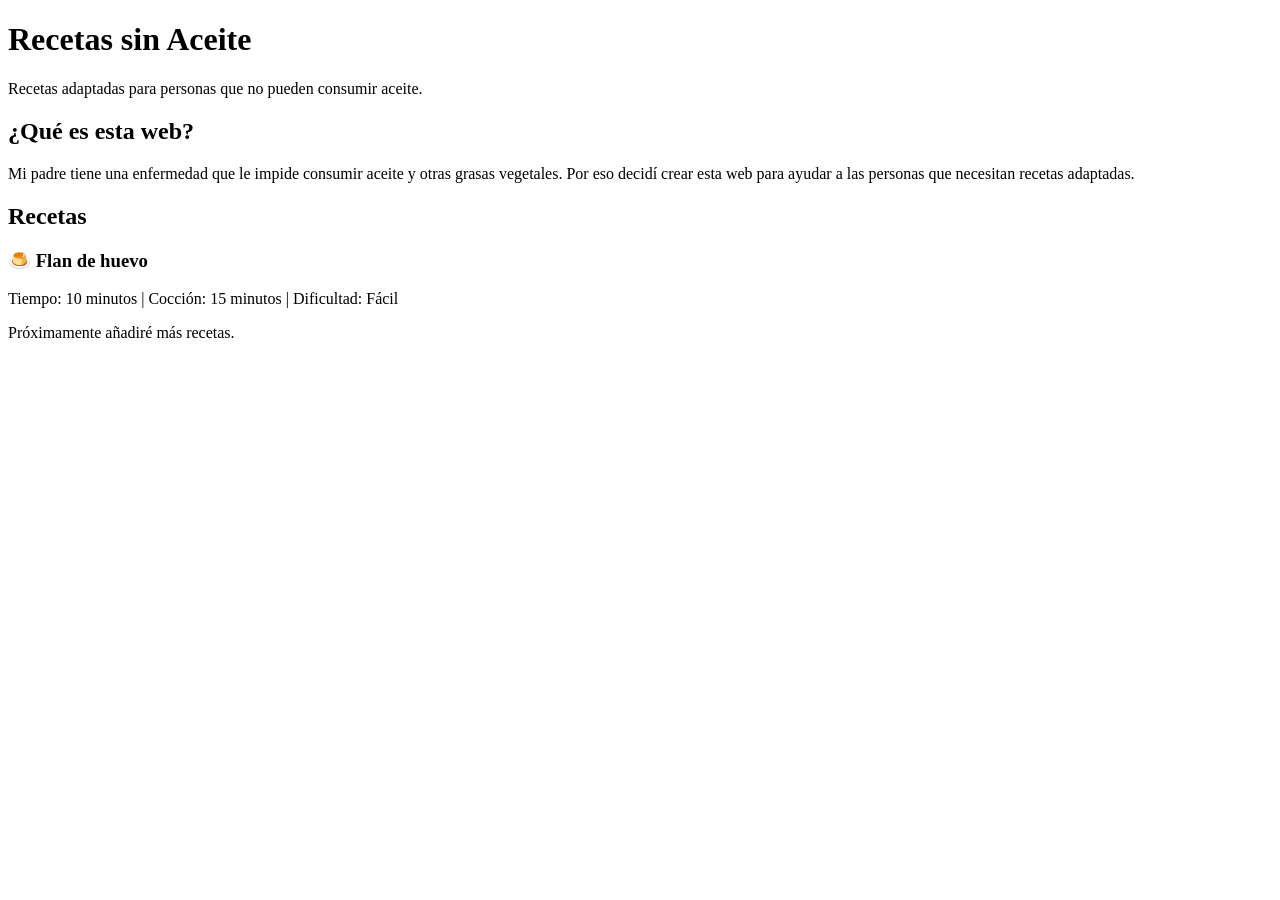
==== index.html @ c6493ce8 "Crear página principal" ====
<!DOCTYPE html>
<html lang="es">

<head>
    <meta charset="UTF-8">
    <meta name="viewport" content="width=device-width, initial-scale=1.0">
    <title>Recetas sin Aceite</title>

    <link rel="stylesheet" href="style.css">
</head>

<body>

    <header>
        <h1>Recetas sin Aceite</h1>
        <p>Recetas adaptadas para personas que no pueden consumir aceite.</p>
    </header>

    <main>

        <section>
            <h2>¿Qué es esta web?</h2>

            <p>
                Mi padre tiene una enfermedad que le impide consumir aceite y otras grasas vegetales.
                Por eso decidí crear esta web para ayudar a las personas que necesitan recetas adaptadas.
            </p>

        </section>

        <section>
            <h2>Recetas</h2>

            <h3>🍮 Flan de huevo</h3>

            <p>
                Tiempo: 10 minutos |
                Cocción: 15 minutos |
                Dificultad: Fácil
            </p>

            <p>
                Próximamente añadiré más recetas.
            </p>

        </section>

    </main>

</body>

</html>
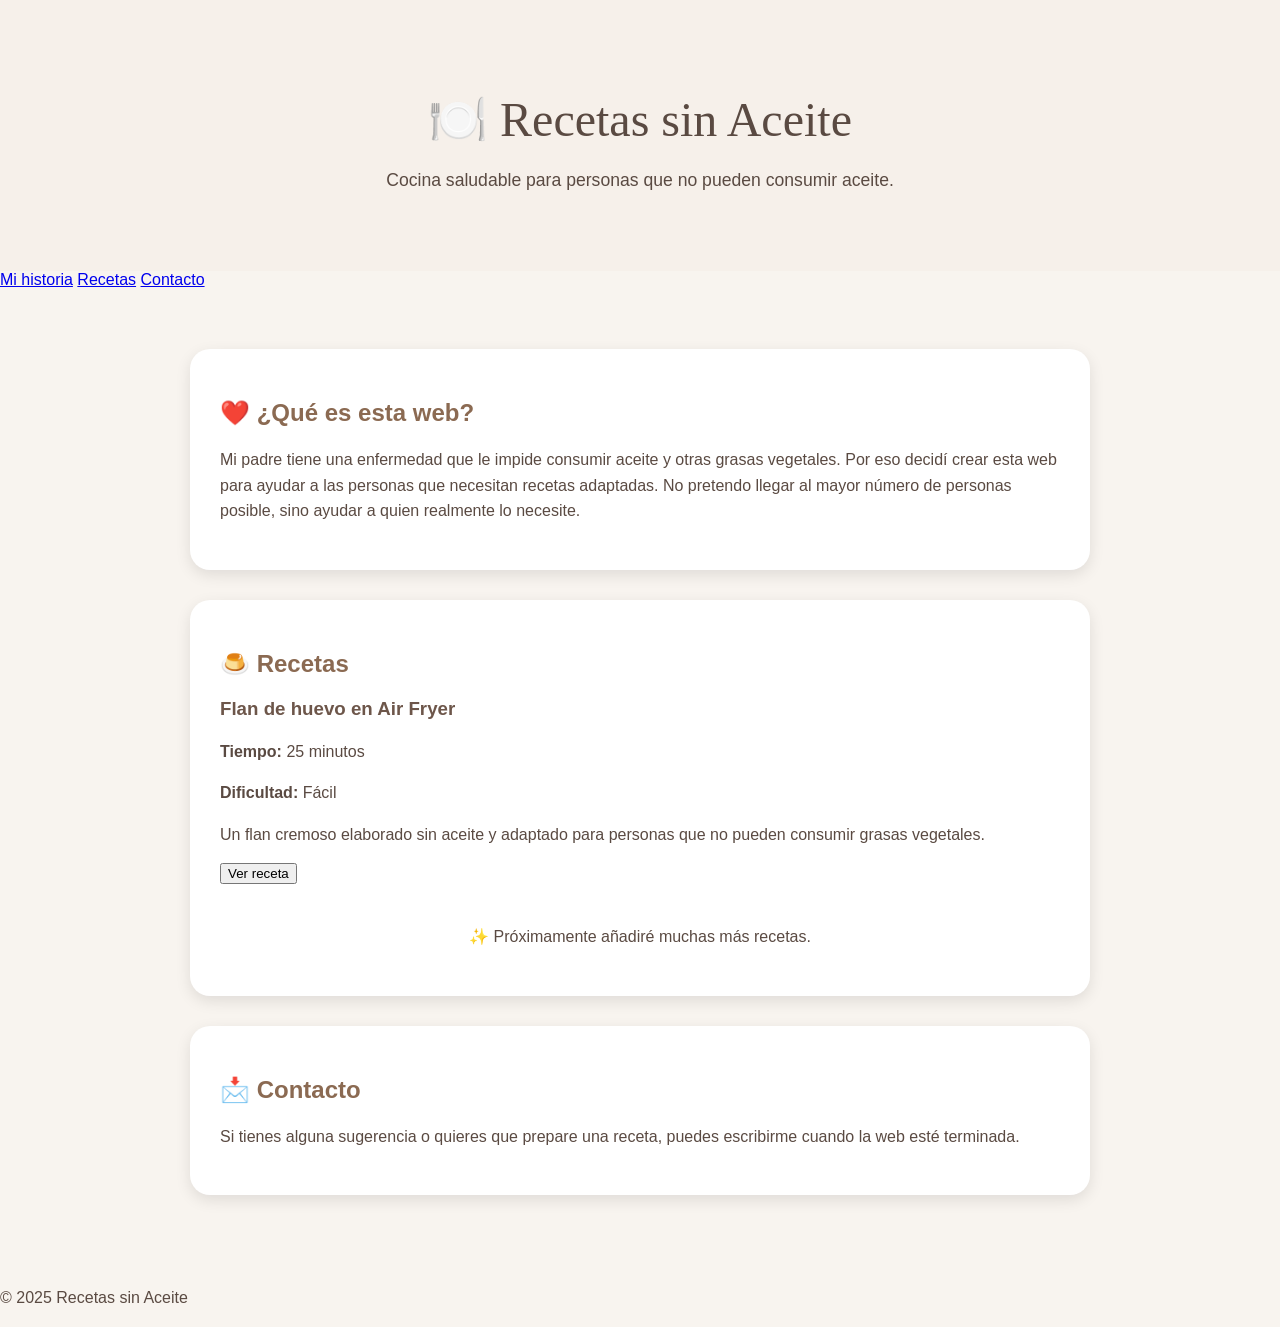
==== commit ae3efd3f: "index.html Updated content and structure for improved clarity and navigation." ====
--- a/index.html
+++ b/index.html
@@ -1,52 +1,81 @@
 <!DOCTYPE html>
 <html lang="es">
-
 <head>
     <meta charset="UTF-8">
     <meta name="viewport" content="width=device-width, initial-scale=1.0">
     <title>Recetas sin Aceite</title>
-
     <link rel="stylesheet" href="style.css">
 </head>
-
 <body>
 
-    <header>
-        <h1>Recetas sin Aceite</h1>
-        <p>Recetas adaptadas para personas que no pueden consumir aceite.</p>
-    </header>
+<header>
+    <h1>🍽️ Recetas sin Aceite</h1>
+    <p>Cocina saludable para personas que no pueden consumir aceite.</p>
+</header>
 
-    <main>
+<nav>
+    <a href="#historia">Mi historia</a>
+    <a href="#recetas">Recetas</a>
+    <a href="#contacto">Contacto</a>
+</nav>
 
-        <section>
-            <h2>¿Qué es esta web?</h2>
+<main>
 
-            <p>
-                Mi padre tiene una enfermedad que le impide consumir aceite y otras grasas vegetales.
-                Por eso decidí crear esta web para ayudar a las personas que necesitan recetas adaptadas.
-            </p>
+<section id="historia">
+<h2>❤️ ¿Qué es esta web?</h2>
 
-        </section>
+<p>
+Mi padre tiene una enfermedad que le impide consumir aceite y otras grasas vegetales.
+Por eso decidí crear esta web para ayudar a las personas que necesitan recetas adaptadas.
+No pretendo llegar al mayor número de personas posible, sino ayudar a quien realmente lo necesite.
+</p>
 
-        <section>
-            <h2>Recetas</h2>
+</section>
 
-            <h3>🍮 Flan de huevo</h3>
+<section id="recetas">
 
-            <p>
-                Tiempo: 10 minutos |
-                Cocción: 15 minutos |
-                Dificultad: Fácil
-            </p>
+<h2>🍮 Recetas</h2>
 
-            <p>
-                Próximamente añadiré más recetas.
-            </p>
+<div class="receta">
 
-        </section>
+<h3>Flan de huevo en Air Fryer</h3>
 
-    </main>
+<p><strong>Tiempo:</strong> 25 minutos</p>
+
+<p><strong>Dificultad:</strong> Fácil</p>
+
+<p>
+Un flan cremoso elaborado sin aceite y adaptado para personas que no pueden consumir grasas vegetales.
+</p>
+
+<button>Ver receta</button>
+
+</div>
+
+<p style="text-align:center;margin-top:40px;">
+✨ Próximamente añadiré muchas más recetas.
+</p>
+
+</section>
+
+<section id="contacto">
+
+<h2>📩 Contacto</h2>
+
+<p>
+Si tienes alguna sugerencia o quieres que prepare una receta,
+puedes escribirme cuando la web esté terminada.
+</p>
+
+</section>
+
+</main>
+
+<footer>
+
+<p>© 2025 Recetas sin Aceite</p>
+
+</footer>
 
 </body>
-
 </html>
--- a/style.css
+++ b/style.css
@@ -0,0 +1,80 @@
+body {
+    font-family: Arial, sans-serif;
+    background-color: #f8f4ef;
+    color: #5a4a42;
+    margin: 0;
+    padding: 0;
+}
+
+header {
+    text-align: center;
+    padding: 60px 20px;
+    background-color: #f6f0ea;
+}
+
+header h1 {
+    font-size: 3rem;
+    margin-bottom: 10px;
+    font-weight: normal;
+}
+
+header p {
+    font-size: 1.1rem;
+}
+
+main {
+    max-width: 900px;
+    margin: auto;
+    padding: 30px;
+}
+
+section {
+    background: white;
+    padding: 25px;
+    margin-bottom: 25px;
+    border-radius: 15px;
+    box-shadow: 0 2px 10px rgba(0,0,0,0.05);
+}
+
+h2 {
+    color: #8b6f61;
+}
+
+h3 {
+    color: #6d564a;
+}
+
+p {
+    line-height: 1.6;
+}
+
+@media (max-width: 768px) {
+    header h1 {
+        font-size: 2rem;
+    }
+
+    main {
+        padding: 15px;
+    }
+}
+main {
+    max-width: 900px;
+    margin: 40px auto;
+    padding: 20px;
+}
+
+section {
+    background: white;
+    padding: 30px;
+    margin-bottom: 30px;
+    border-radius: 20px;
+    box-shadow: 0 5px 15px rgba(0,0,0,0.1);
+}
+
+h1 {
+    font-family: Georgia, serif;
+}
+
+h2 {
+    color: #8b6a52;
+}
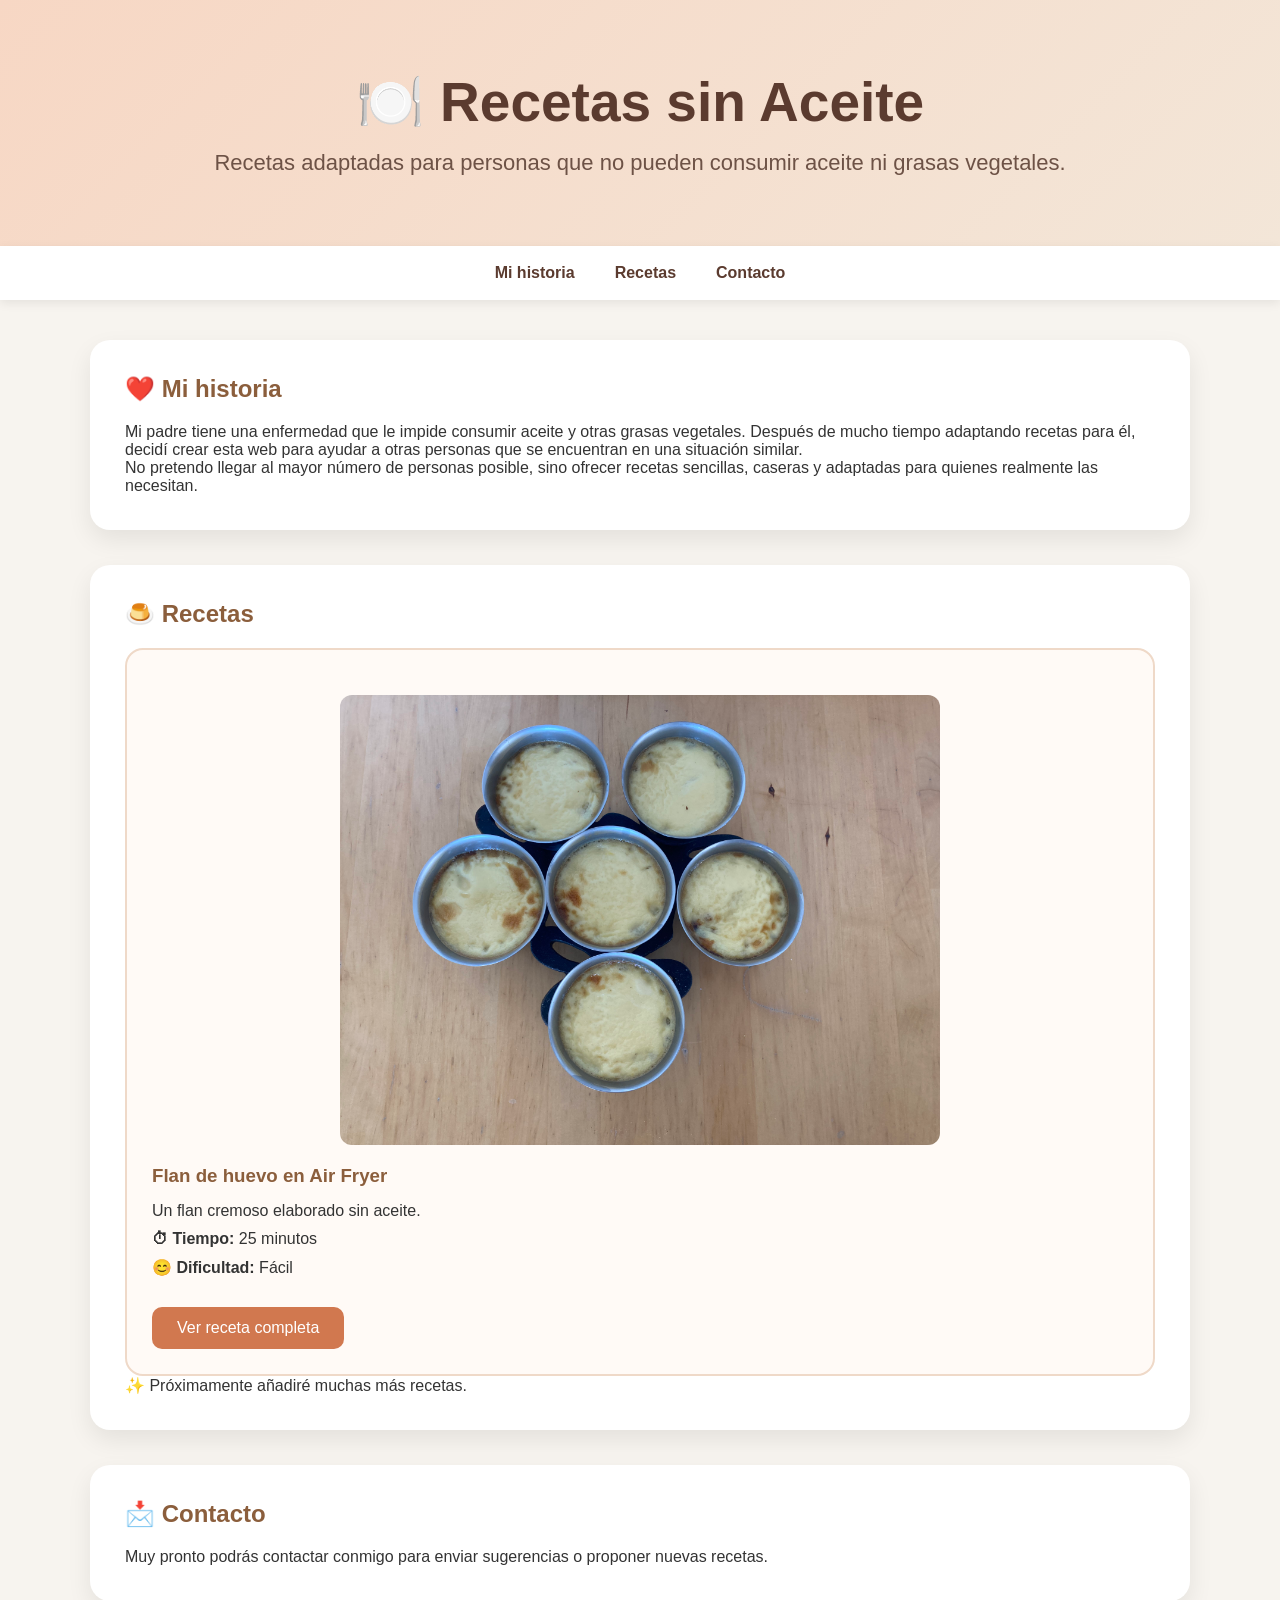
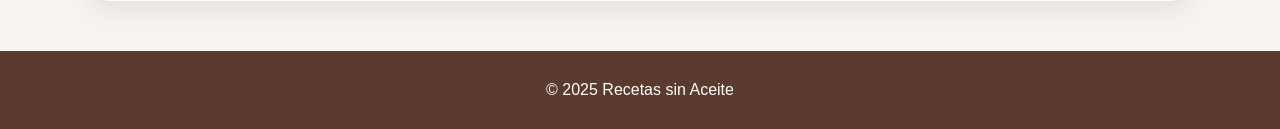
==== commit 2ce36b48: "Update content and structure in index.html" ====
--- a/index.html
+++ b/index.html
@@ -1,16 +1,18 @@
 <!DOCTYPE html>
 <html lang="es">
+
 <head>
     <meta charset="UTF-8">
     <meta name="viewport" content="width=device-width, initial-scale=1.0">
     <title>Recetas sin Aceite</title>
     <link rel="stylesheet" href="style.css">
 </head>
+
 <body>
 
 <header>
     <h1>🍽️ Recetas sin Aceite</h1>
-    <p>Cocina saludable para personas que no pueden consumir aceite.</p>
+    <p>Recetas adaptadas para personas que no pueden consumir aceite ni grasas vegetales.</p>
 </header>
 
 <nav>
@@ -22,12 +24,18 @@
 <main>
 
 <section id="historia">
-<h2>❤️ ¿Qué es esta web?</h2>
+
+<h2>❤️ Mi historia</h2>
 
 <p>
 Mi padre tiene una enfermedad que le impide consumir aceite y otras grasas vegetales.
-Por eso decidí crear esta web para ayudar a las personas que necesitan recetas adaptadas.
-No pretendo llegar al mayor número de personas posible, sino ayudar a quien realmente lo necesite.
+Después de mucho tiempo adaptando recetas para él, decidí crear esta web para ayudar
+a otras personas que se encuentran en una situación similar.
+</p>
+
+<p>
+No pretendo llegar al mayor número de personas posible, sino ofrecer recetas sencillas,
+caseras y adaptadas para quienes realmente las necesitan.
 </p>
 
 </section>
@@ -38,21 +46,25 @@
 
 <div class="receta">
 
+<img src="IMG_1838.jpeg" alt="Flan de huevo">
+
 <h3>Flan de huevo en Air Fryer</h3>
 
-<p><strong>Tiempo:</strong> 25 minutos</p>
-
-<p><strong>Dificultad:</strong> Fácil</p>
-
 <p>
-Un flan cremoso elaborado sin aceite y adaptado para personas que no pueden consumir grasas vegetales.
+Un flan cremoso elaborado sin aceite.
 </p>
 
-<button>Ver receta</button>
+<p><strong>⏱ Tiempo:</strong> 25 minutos</p>
+
+<p><strong>😊 Dificultad:</strong> Fácil</p>
+
+<button onclick="location.href='flan.html'">
+Ver receta completa
+</button>
 
 </div>
 
-<p style="text-align:center;margin-top:40px;">
+<p class="proximamente">
 ✨ Próximamente añadiré muchas más recetas.
 </p>
 
@@ -63,8 +75,7 @@
 <h2>📩 Contacto</h2>
 
 <p>
-Si tienes alguna sugerencia o quieres que prepare una receta,
-puedes escribirme cuando la web esté terminada.
+Muy pronto podrás contactar conmigo para enviar sugerencias o proponer nuevas recetas.
 </p>
 
 </section>
@@ -78,4 +89,5 @@
 </footer>
 
 </body>
+
 </html>
--- a/style.css
+++ b/style.css
@@ -1,80 +1,156 @@
-body {
-    font-family: Arial, sans-serif;
-    background-color: #f8f4ef;
-    color: #5a4a42;
-    margin: 0;
-    padding: 0;
+*{
+    margin:0;
+    padding:0;
+    box-sizing:border-box;
 }
 
-header {
-    text-align: center;
-    padding: 60px 20px;
-    background-color: #f6f0ea;
+body{
+    font-family:Arial,Helvetica,sans-serif;
+    background:#f7f4ef;
+    color:#333;
 }
 
-header h1 {
-    font-size: 3rem;
-    margin-bottom: 10px;
-    font-weight: normal;
+header{
+    background:linear-gradient(135deg,#f7d7c4,#f3e6d8);
+    text-align:center;
+    padding:70px 20px;
 }
 
-header p {
-    font-size: 1.1rem;
+header h1{
+    font-size:55px;
+    margin-bottom:15px;
+    color:#5b3b2f;
 }
 
-main {
-    max-width: 900px;
-    margin: auto;
-    padding: 30px;
+header p{
+    font-size:22px;
+    color:#6d5246;
 }
 
-section {
-    background: white;
-    padding: 25px;
-    margin-bottom: 25px;
-    border-radius: 15px;
-    box-shadow: 0 2px 10px rgba(0,0,0,0.05);
+nav{
+    background:white;
+    display:flex;
+    justify-content:center;
+    gap:40px;
+    padding:18px;
+    box-shadow:0 3px 10px rgba(0,0,0,.08);
+    position:sticky;
+    top:0;
 }
 
-h2 {
-    color: #8b6f61;
+nav a{
+    text-decoration:none;
+    color:#5b3b2f;
+    font-weight:bold;
 }
 
-h3 {
-    color: #6d564a;
+nav a:hover{
+    color:#d1784f;
 }
 
-p {
-    line-height: 1.6;
+main{
+    width:90%;
+    max-width:1100px;
+    margin:40px auto;
 }
 
-@media (max-width: 768px) {
-    header h1 {
-        font-size: 2rem;
-    }
-
-    main {
-        padding: 15px;
-    }
-}
-main {
-    max-width: 900px;
-    margin: 40px auto;
-    padding: 20px;
+section{
+    background:white;
+    padding:35px;
+    border-radius:20px;
+    margin-bottom:35px;
+    box-shadow:0 10px 25px rgba(0,0,0,.08);
 }
 
-section {
-    background: white;
-    padding: 30px;
-    margin-bottom: 30px;
-    border-radius: 20px;
-    box-shadow: 0 5px 15px rgba(0,0,0,0.1);
+h2{
+    margin-bottom:20px;
+    color:#8b5e3c;
 }
 
-h1 {
-    font-family: Georgia, serif;
+.receta{
+    border:2px solid #eee;
+    border-radius:15px;
+    padding:25px;
+    margin-top:20px;
 }
 
-h2 {
-    color: #8b6a52;
+button{
+    margin-top:20px;
+    background:#d1784f;
+    color:white;
+    border:none;
+    padding:12px 25px;
+    border-radius:10px;
+    cursor:pointer;
+    font-size:16px;
 }
+
+button:hover{
+    background:#b96039;
+}
+
+footer{
+    background:#5b3b2f;
+    color:white;
+    text-align:center;
+    padding:30px;
+    margin-top:50px;
+}
+
+@media(max-width:768px){
+
+header h1{
+    font-size:38px;
+}
+
+header p{
+    font-size:18px;
+}
+
+nav{
+    flex-direction:column;
+    gap:15px;
+}
+
+}
+.receta{
+    background:#fffaf6;
+    border:2px solid #efd9c8;
+    border-radius:18px;
+    padding:25px;
+    transition:0.3s;
+}
+
+.receta:hover{
+    transform:translateY(-6px);
+    box-shadow:0 15px 35px rgba(0,0,0,.12);
+}
+
+.receta h3{
+    color:#8b5e3c;
+    margin-bottom:15px;
+}
+
+.receta p{
+    margin-bottom:10px;
+}
+
+button{
+    transition:.3s;
+}
+
+button:hover{
+    transform:scale(1.05);
+}
+img {
+    width: 100%;
+    max-width: 600px;
+    display: block;
+    margin: 20px auto;
+    border-radius: 12px;
+}
+
+ul, ol {
+    margin-left: 25px;
+    line-height: 1.8;
+}
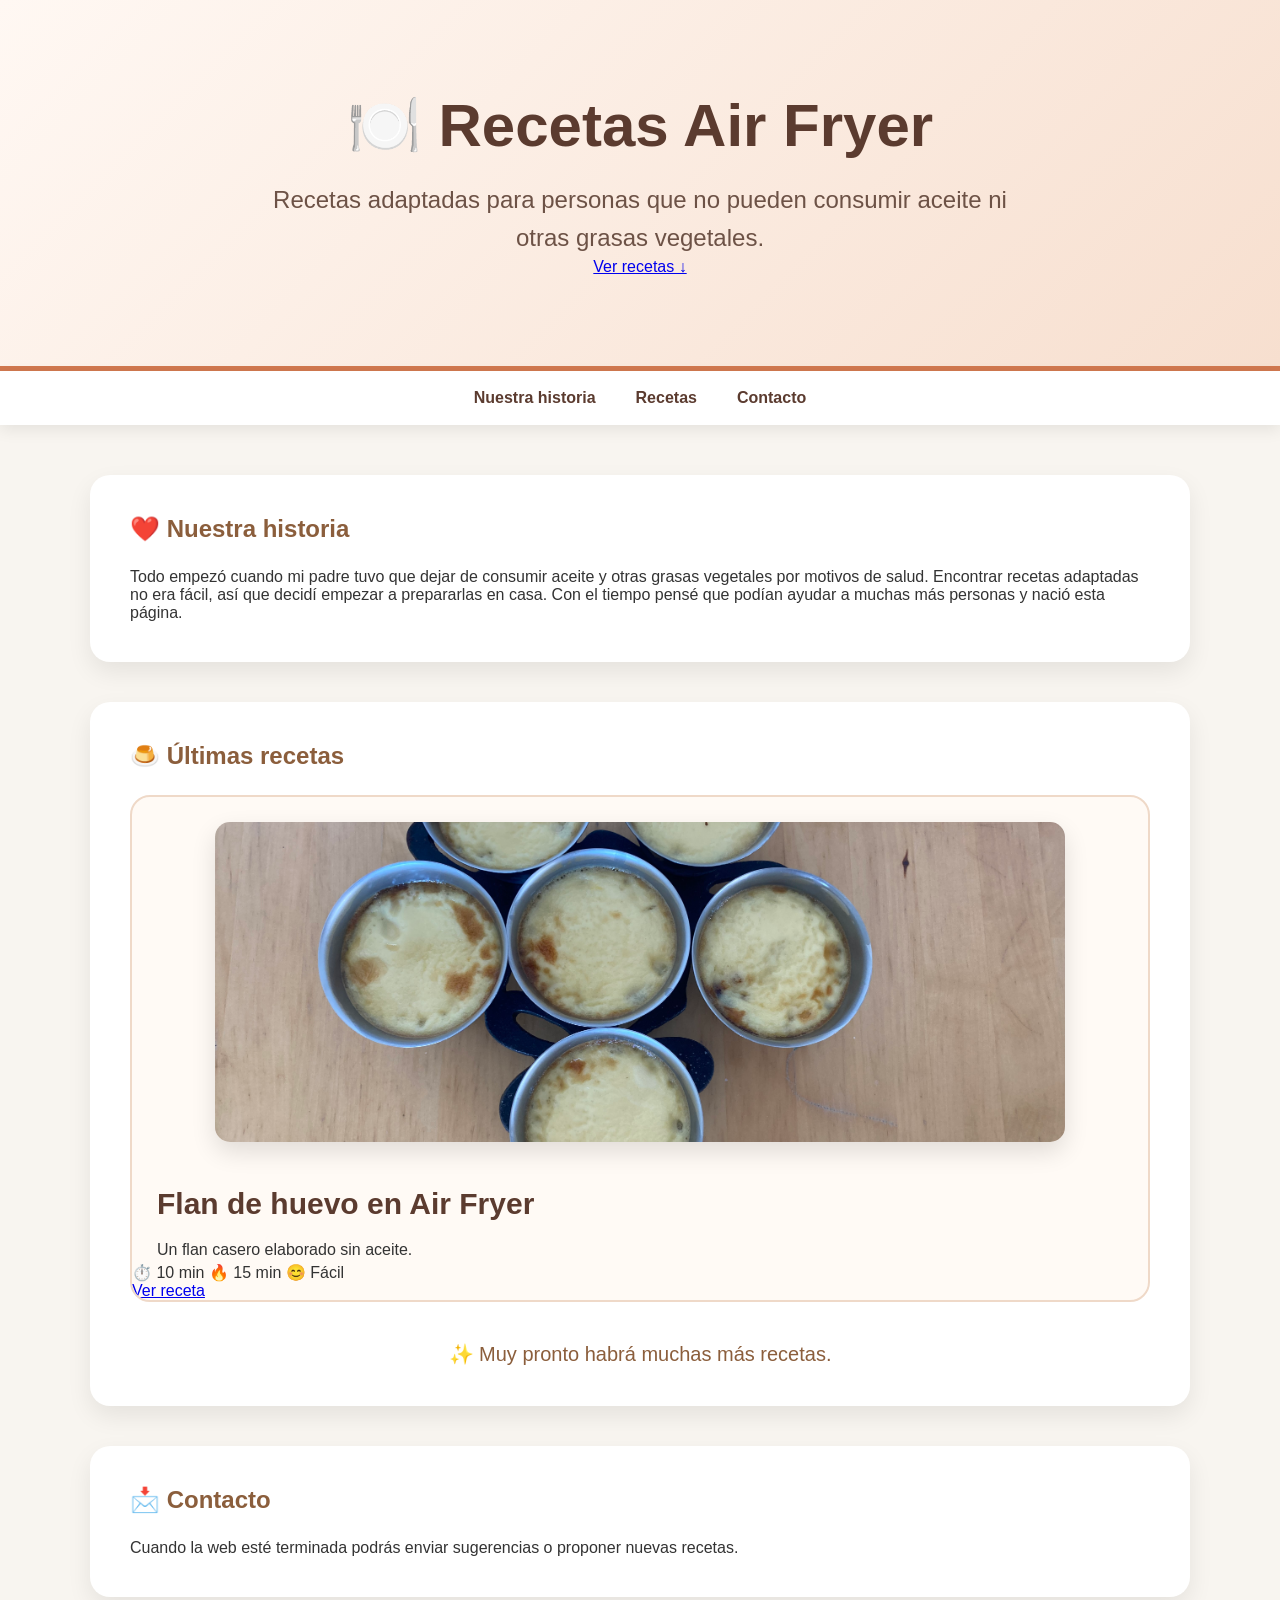
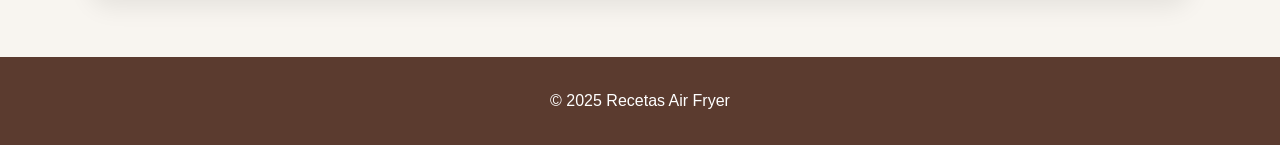
==== commit 12d8f972: "Update index.html" ====
--- a/index.html
+++ b/index.html
@@ -4,45 +4,61 @@
 <head>
     <meta charset="UTF-8">
     <meta name="viewport" content="width=device-width, initial-scale=1.0">
-    <title>Recetas sin Aceite</title>
+    <title>Recetas Air Fryer</title>
+
     <link rel="stylesheet" href="style.css">
 </head>
 
 <body>
 
 <header>
-    <h1>🍽️ Recetas sin Aceite</h1>
-    <p>Recetas adaptadas para personas que no pueden consumir aceite ni grasas vegetales.</p>
+
+    <h1>🍽️ Recetas Air Fryer</h1>
+
+    <p>
+        Recetas adaptadas para personas que no pueden consumir aceite
+        ni otras grasas vegetales.
+    </p>
+
+    <a href="#recetas" class="boton-principal">
+        Ver recetas ↓
+    </a>
+
 </header>
 
 <nav>
-    <a href="#historia">Mi historia</a>
+
+    <a href="#historia">Nuestra historia</a>
+
     <a href="#recetas">Recetas</a>
+
     <a href="#contacto">Contacto</a>
+
 </nav>
 
 <main>
 
 <section id="historia">
 
-<h2>❤️ Mi historia</h2>
+<h2>❤️ Nuestra historia</h2>
 
 <p>
-Mi padre tiene una enfermedad que le impide consumir aceite y otras grasas vegetales.
-Después de mucho tiempo adaptando recetas para él, decidí crear esta web para ayudar
-a otras personas que se encuentran en una situación similar.
-</p>
 
-<p>
-No pretendo llegar al mayor número de personas posible, sino ofrecer recetas sencillas,
-caseras y adaptadas para quienes realmente las necesitan.
+Todo empezó cuando mi padre tuvo que dejar de consumir aceite y otras grasas vegetales por motivos de salud.
+
+Encontrar recetas adaptadas no era fácil, así que decidí empezar a prepararlas en casa.
+
+Con el tiempo pensé que podían ayudar a muchas más personas y nació esta página.
+
 </p>
 
 </section>
 
 <section id="recetas">
 
-<h2>🍮 Recetas</h2>
+<h2>🍮 Últimas recetas</h2>
+
+<div class="contenedor-recetas">
 
 <div class="receta">
 
@@ -51,21 +67,35 @@
 <h3>Flan de huevo en Air Fryer</h3>
 
 <p>
-Un flan cremoso elaborado sin aceite.
+
+Un flan casero elaborado sin aceite.
+
 </p>
 
-<p><strong>⏱ Tiempo:</strong> 25 minutos</p>
+<div class="datos">
 
-<p><strong>😊 Dificultad:</strong> Fácil</p>
+<span>⏱️ 10 min</span>
 
-<button onclick="location.href='flan.html'">
-Ver receta completa
-</button>
+<span>🔥 15 min</span>
+
+<span>😊 Fácil</span>
+
+</div>
+
+<a href="flan.html" class="boton-receta">
+
+Ver receta
+
+</a>
+
+</div>
 
 </div>
 
 <p class="proximamente">
-✨ Próximamente añadiré muchas más recetas.
+
+✨ Muy pronto habrá muchas más recetas.
+
 </p>
 
 </section>
@@ -75,7 +105,10 @@
 <h2>📩 Contacto</h2>
 
 <p>
-Muy pronto podrás contactar conmigo para enviar sugerencias o proponer nuevas recetas.
+
+Cuando la web esté terminada podrás enviar sugerencias
+o proponer nuevas recetas.
+
 </p>
 
 </section>
@@ -84,7 +117,11 @@
 
 <footer>
 
-<p>© 2025 Recetas sin Aceite</p>
+<p>
+
+© 2025 Recetas Air Fryer
+
+</p>
 
 </footer>
 
--- a/style.css
+++ b/style.css
@@ -4,28 +4,40 @@
     box-sizing:border-box;
 }
 
+html{
+    scroll-behavior:smooth;
+}
+
 body{
-    font-family:Arial,Helvetica,sans-serif;
-    background:#f7f4ef;
+    font-family:Arial, Helvetica, sans-serif;
+    background:#f8f5f0;
     color:#333;
 }
 
+/* ---------- CAPÇALERA ---------- */
+
 header{
-    background:linear-gradient(135deg,#f7d7c4,#f3e6d8);
+    background:linear-gradient(135deg,#fff8f3,#f7dfcf);
     text-align:center;
-    padding:70px 20px;
+    padding:90px 20px;
+    border-bottom:5px solid #d1784f;
 }
 
 header h1{
-    font-size:55px;
-    margin-bottom:15px;
+    font-size:60px;
     color:#5b3b2f;
+    margin-bottom:20px;
 }
 
 header p{
-    font-size:22px;
+    font-size:24px;
     color:#6d5246;
-}
+    max-width:750px;
+    margin:auto;
+    line-height:1.6;
+}
+
+/* ---------- MENÚ ---------- */
 
 nav{
     background:white;
@@ -33,74 +45,140 @@
     justify-content:center;
     gap:40px;
     padding:18px;
-    box-shadow:0 3px 10px rgba(0,0,0,.08);
     position:sticky;
     top:0;
+    box-shadow:0 5px 15px rgba(0,0,0,.08);
+    z-index:100;
 }
 
 nav a{
     text-decoration:none;
     color:#5b3b2f;
     font-weight:bold;
+    transition:.3s;
 }
 
 nav a:hover{
     color:#d1784f;
 }
+
+/* ---------- CONTINGUT ---------- */
 
 main{
     width:90%;
     max-width:1100px;
-    margin:40px auto;
+    margin:50px auto;
 }
 
 section{
     background:white;
-    padding:35px;
     border-radius:20px;
-    margin-bottom:35px;
+    padding:40px;
+    margin-bottom:40px;
     box-shadow:0 10px 25px rgba(0,0,0,.08);
 }
 
 h2{
-    margin-bottom:20px;
     color:#8b5e3c;
-}
+    margin-bottom:25px;
+}
+
+/* ---------- TARGETA RECEPTA ---------- */
 
 .receta{
-    border:2px solid #eee;
-    border-radius:15px;
-    padding:25px;
-    margin-top:20px;
+    background:#fffaf5;
+    border:2px solid #efd9c8;
+    border-radius:20px;
+    overflow:hidden;
+    transition:.3s;
+}
+
+.receta:hover{
+    transform:translateY(-8px);
+    box-shadow:0 20px 35px rgba(0,0,0,.12);
+}
+
+.receta img{
+    width:100%;
+    height:320px;
+    object-fit:cover;
+}
+
+.receta h3{
+    padding:20px 25px 0;
+    color:#5b3b2f;
+    font-size:30px;
+}
+
+.receta p{
+    padding:0 25px;
+    margin-top:15px;
+    line-height:1.7;
 }
 
 button{
-    margin-top:20px;
+    margin:25px;
     background:#d1784f;
     color:white;
     border:none;
-    padding:12px 25px;
+    padding:15px 30px;
     border-radius:10px;
+    font-size:17px;
     cursor:pointer;
-    font-size:16px;
+    transition:.3s;
 }
 
 button:hover{
     background:#b96039;
-}
+    transform:scale(1.05);
+}
+
+/* ---------- IMATGES ---------- */
+
+img{
+    width:100%;
+    max-width:850px;
+    display:block;
+    margin:25px auto;
+    border-radius:15px;
+    box-shadow:0 10px 25px rgba(0,0,0,.12);
+}
+
+ul,ol{
+    margin-left:30px;
+    margin-top:15px;
+    line-height:2;
+}
+
+/* ---------- TEXT ---------- */
+
+.proximamente{
+    text-align:center;
+    font-size:20px;
+    margin-top:40px;
+    color:#8b5e3c;
+}
+
+/* ---------- PEU ---------- */
 
 footer{
     background:#5b3b2f;
     color:white;
     text-align:center;
-    padding:30px;
-    margin-top:50px;
-}
+    padding:35px;
+    margin-top:60px;
+}
+
+/* ---------- MÒBIL ---------- */
 
 @media(max-width:768px){
 
+header{
+    padding:60px 20px;
+}
+
 header h1{
-    font-size:38px;
+    font-size:40px;
 }
 
 header p{
@@ -112,45 +190,12 @@
     gap:15px;
 }
 
-}
-.receta{
-    background:#fffaf6;
-    border:2px solid #efd9c8;
-    border-radius:18px;
+.receta img{
+    height:220px;
+}
+
+section{
     padding:25px;
-    transition:0.3s;
-}
-
-.receta:hover{
-    transform:translateY(-6px);
-    box-shadow:0 15px 35px rgba(0,0,0,.12);
-}
-
-.receta h3{
-    color:#8b5e3c;
-    margin-bottom:15px;
-}
-
-.receta p{
-    margin-bottom:10px;
-}
-
-button{
-    transition:.3s;
-}
-
-button:hover{
-    transform:scale(1.05);
-}
-img {
-    width: 100%;
-    max-width: 600px;
-    display: block;
-    margin: 20px auto;
-    border-radius: 12px;
-}
-
-ul, ol {
-    margin-left: 25px;
-    line-height: 1.8;
-}
+}
+
+}
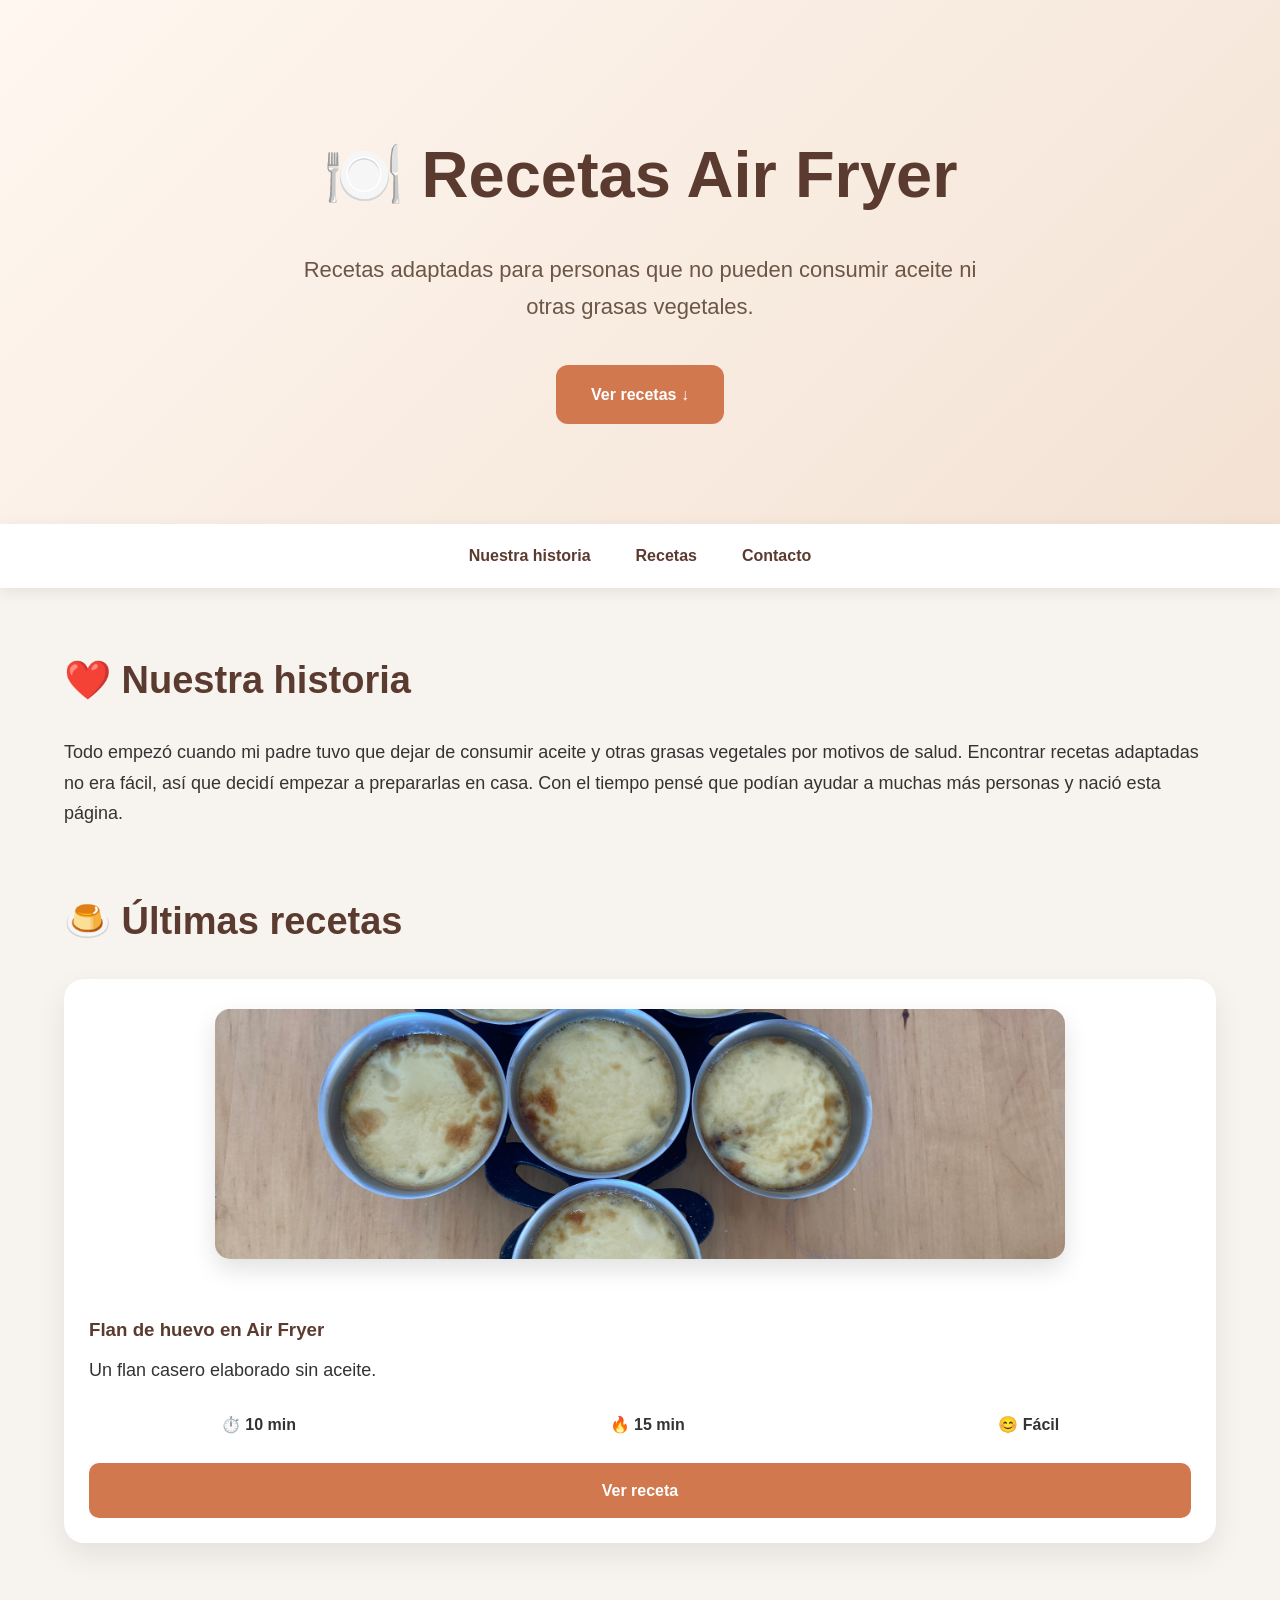
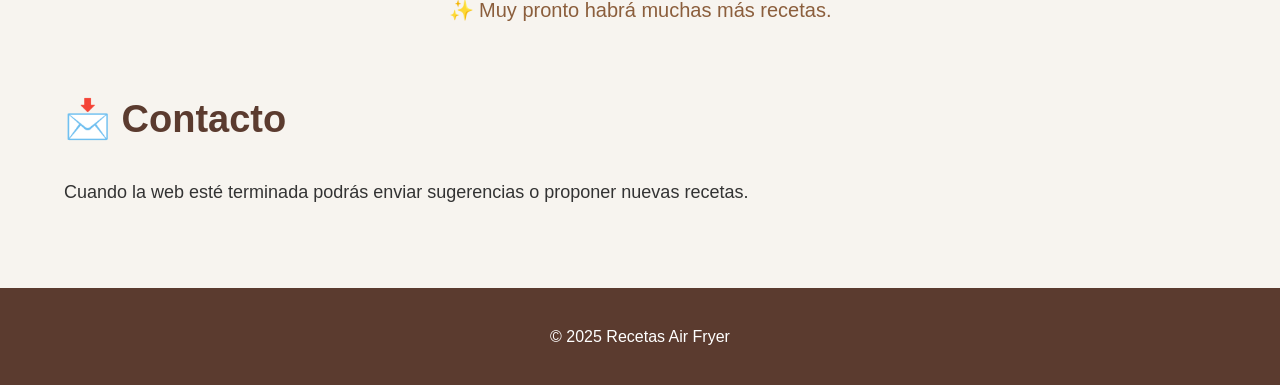
==== commit 9886411e: "Add Google Analytics script to index.html" ====
--- a/index.html
+++ b/index.html
@@ -7,6 +7,17 @@
     <title>Recetas Air Fryer</title>
 
     <link rel="stylesheet" href="style.css">
+
+    <!-- Google Analytics -->
+    <script async src="https://www.googletagmanager.com/gtag/js?id=G-4EMG8Z1JZB"></script>
+    <script>
+        window.dataLayer = window.dataLayer || [];
+        function gtag() { dataLayer.push(arguments); }
+        gtag('js', new Date());
+
+        gtag('config', 'G-4EMG8Z1JZB');
+    </script>
+
 </head>
 
 <body>
@@ -43,13 +54,10 @@
 <h2>❤️ Nuestra historia</h2>
 
 <p>
-
 Todo empezó cuando mi padre tuvo que dejar de consumir aceite y otras grasas vegetales por motivos de salud.
-
 Encontrar recetas adaptadas no era fácil, así que decidí empezar a prepararlas en casa.
 
 Con el tiempo pensé que podían ayudar a muchas más personas y nació esta página.
-
 </p>
 
 </section>
@@ -67,9 +75,7 @@
 <h3>Flan de huevo en Air Fryer</h3>
 
 <p>
-
 Un flan casero elaborado sin aceite.
-
 </p>
 
 <div class="datos">
@@ -105,10 +111,7 @@
 <h2>📩 Contacto</h2>
 
 <p>
-
-Cuando la web esté terminada podrás enviar sugerencias
-o proponer nuevas recetas.
-
+Cuando la web esté terminada podrás enviar sugerencias o proponer nuevas recetas.
 </p>
 
 </section>
--- a/style.css
+++ b/style.css
@@ -1,3 +1,7 @@
+/* ===========================
+   RECETAS AIR FRYER V2
+=========================== */
+
 *{
     margin:0;
     padding:0;
@@ -10,45 +14,61 @@
 
 body{
     font-family:Arial, Helvetica, sans-serif;
-    background:#f8f5f0;
+    background:#f7f4ef;
     color:#333;
-}
-
-/* ---------- CAPÇALERA ---------- */
+    line-height:1.7;
+}
+
+/* HEADER */
 
 header{
-    background:linear-gradient(135deg,#fff8f3,#f7dfcf);
-    text-align:center;
-    padding:90px 20px;
-    border-bottom:5px solid #d1784f;
+    background:linear-gradient(135deg,#fff7f0,#f3e2d4);
+    text-align:center;
+    padding:120px 20px 100px;
 }
 
 header h1{
-    font-size:60px;
+    font-size:65px;
     color:#5b3b2f;
     margin-bottom:20px;
 }
 
 header p{
-    font-size:24px;
-    color:#6d5246;
-    max-width:750px;
+    max-width:700px;
     margin:auto;
-    line-height:1.6;
-}
-
-/* ---------- MENÚ ---------- */
+    font-size:22px;
+    color:#6b5648;
+}
+
+.boton-principal{
+    display:inline-block;
+    margin-top:40px;
+    background:#d1784f;
+    color:white;
+    text-decoration:none;
+    padding:16px 35px;
+    border-radius:12px;
+    font-weight:bold;
+    transition:.3s;
+}
+
+.boton-principal:hover{
+    background:#b96039;
+    transform:translateY(-3px);
+}
+
+/* MENÚ */
 
 nav{
+    position:sticky;
+    top:0;
     background:white;
     display:flex;
     justify-content:center;
-    gap:40px;
+    gap:45px;
     padding:18px;
-    position:sticky;
-    top:0;
-    box-shadow:0 5px 15px rgba(0,0,0,.08);
-    z-index:100;
+    box-shadow:0 4px 15px rgba(0,0,0,.08);
+    z-index:1000;
 }
 
 nav a{
@@ -62,123 +82,131 @@
     color:#d1784f;
 }
 
-/* ---------- CONTINGUT ---------- */
+/* CONTINGUT */
 
 main{
     width:90%;
-    max-width:1100px;
-    margin:50px auto;
+    max-width:1200px;
+    margin:60px auto;
 }
 
 section{
+    margin-bottom:60px;
+}
+
+section h2{
+    font-size:38px;
+    color:#5b3b2f;
+    margin-bottom:25px;
+}
+
+section p{
+    font-size:18px;
+}
+
+/* TARGETES */
+
+.contenedor-recetas{
+    display:grid;
+    grid-template-columns:repeat(auto-fit,minmax(320px,1fr));
+    gap:35px;
+}
+
+.receta{
     background:white;
     border-radius:20px;
-    padding:40px;
-    margin-bottom:40px;
-    box-shadow:0 10px 25px rgba(0,0,0,.08);
-}
-
-h2{
-    color:#8b5e3c;
-    margin-bottom:25px;
-}
-
-/* ---------- TARGETA RECEPTA ---------- */
-
-.receta{
-    background:#fffaf5;
-    border:2px solid #efd9c8;
-    border-radius:20px;
     overflow:hidden;
+    box-shadow:0 12px 30px rgba(0,0,0,.08);
     transition:.3s;
 }
 
 .receta:hover{
     transform:translateY(-8px);
-    box-shadow:0 20px 35px rgba(0,0,0,.12);
 }
 
 .receta img{
     width:100%;
-    height:320px;
+    height:250px;
     object-fit:cover;
 }
 
 .receta h3{
-    padding:20px 25px 0;
-    color:#5b3b2f;
-    font-size:30px;
+    padding:25px 25px 10px;
+    color:#5b3b2f;
 }
 
 .receta p{
     padding:0 25px;
-    margin-top:15px;
-    line-height:1.7;
-}
-
-button{
+}
+
+.datos{
+    display:flex;
+    justify-content:space-around;
+    margin:25px 0;
+    font-weight:bold;
+}
+
+.boton-receta{
+    display:block;
     margin:25px;
+    text-align:center;
     background:#d1784f;
     color:white;
-    border:none;
-    padding:15px 30px;
+    padding:14px;
     border-radius:10px;
-    font-size:17px;
-    cursor:pointer;
-    transition:.3s;
-}
-
-button:hover{
+    text-decoration:none;
+    font-weight:bold;
+    transition:.3s;
+}
+
+.boton-receta:hover{
     background:#b96039;
-    transform:scale(1.05);
-}
-
-/* ---------- IMATGES ---------- */
-
-img{
+}
+
+.proximamente{
+    text-align:center;
+    margin-top:50px;
+    color:#8b5e3c;
+    font-size:20px;
+}
+
+/* IMATGES DE LES RECEPTES */
+
+main img{
     width:100%;
     max-width:850px;
     display:block;
-    margin:25px auto;
+    margin:30px auto;
     border-radius:15px;
     box-shadow:0 10px 25px rgba(0,0,0,.12);
 }
 
 ul,ol{
     margin-left:30px;
-    margin-top:15px;
+    margin-top:20px;
     line-height:2;
 }
 
-/* ---------- TEXT ---------- */
-
-.proximamente{
-    text-align:center;
-    font-size:20px;
-    margin-top:40px;
-    color:#8b5e3c;
-}
-
-/* ---------- PEU ---------- */
+/* FOOTER */
 
 footer{
+    margin-top:80px;
     background:#5b3b2f;
     color:white;
     text-align:center;
     padding:35px;
-    margin-top:60px;
-}
-
-/* ---------- MÒBIL ---------- */
+}
+
+/* MÒBIL */
 
 @media(max-width:768px){
 
 header{
-    padding:60px 20px;
+    padding:80px 20px;
 }
 
 header h1{
-    font-size:40px;
+    font-size:42px;
 }
 
 header p{
@@ -190,12 +218,8 @@
     gap:15px;
 }
 
-.receta img{
-    height:220px;
-}
-
-section{
-    padding:25px;
-}
-
-}
+section h2{
+    font-size:30px;
+}
+
+}
